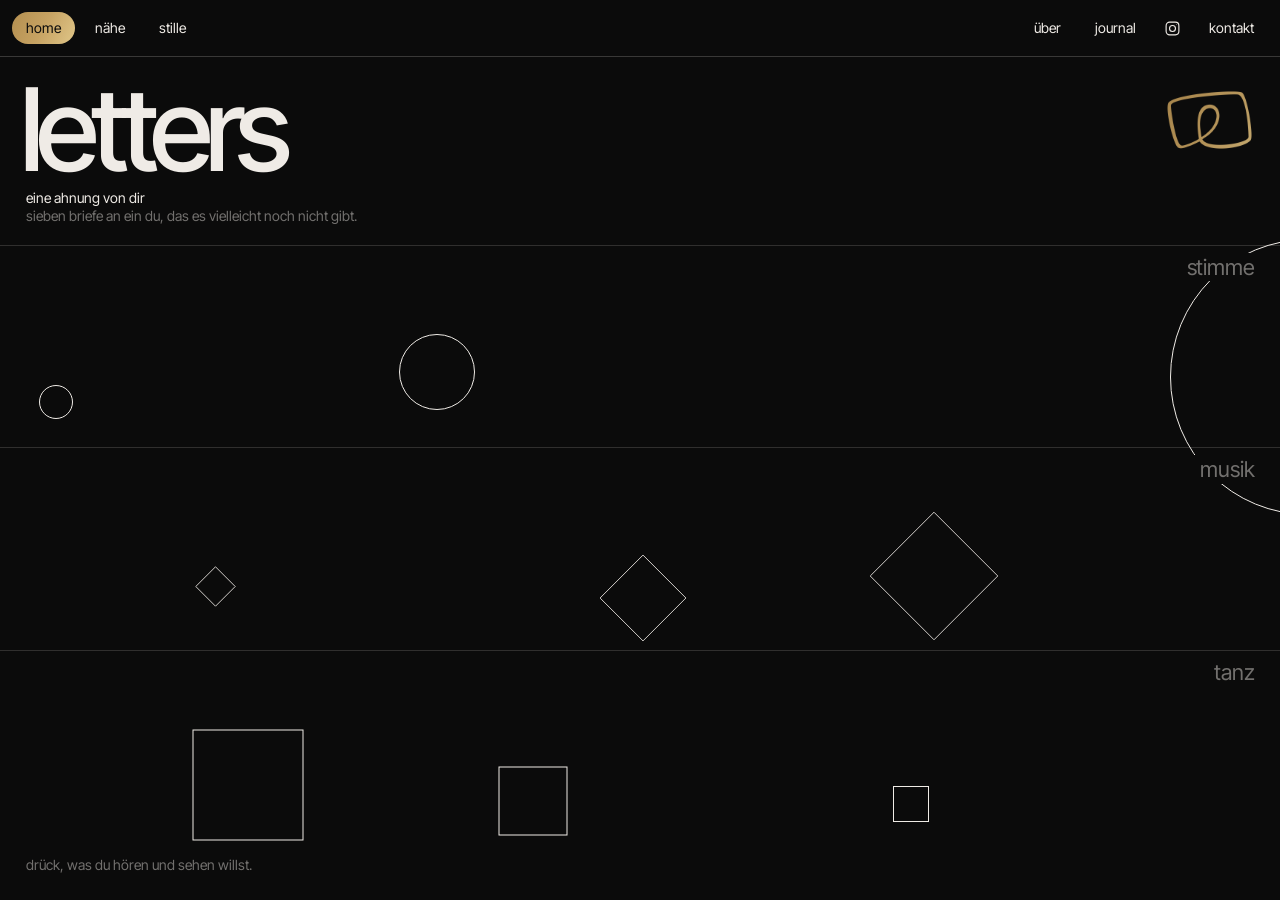
==== index.html @ 47b87237 "Brief 02 ohne bloß ich" ====
<!doctype html>
<html lang="de">
<head>
<meta charset="utf-8">
<meta name="viewport" content="width=device-width, initial-scale=1">
<meta name="robots" content="noindex">
<title>letters — eine ahnung von dir</title>
<link rel="icon" type="image/png" href="img/icon-64.png">
<link rel="apple-touch-icon" href="img/icon-180.png">
<meta name="description" content="letters — eine ahnung von dir. Ein Bühnenstück in sieben Briefen. Dorothea Buchegger (Text), Akino Distelberger (Tanz), Christian Heidenbauer (Musik).">
<link rel="preconnect" href="https://fonts.googleapis.com">
<link rel="preconnect" href="https://fonts.gstatic.com" crossorigin>
<link href="https://fonts.googleapis.com/css2?family=Inter+Tight:wght@400;500&display=swap" rel="stylesheet">
<link rel="stylesheet" href="letters.css?v=20261128y">
</head>
<body>

<!-- row 1: über · journal · kontakt, always reachable. row 2: the pages as tabs -->
<header class="bar">
  <div class="row1">
    <a href="#ueber" class="top t-ueber">über</a>
    <a href="#journal" class="top t-journal">journal</a>
    <span class="ctl">
      <span class="meters" aria-hidden="true"><i></i><i></i><i></i><i></i></span>
      <button id="ton" aria-pressed="false" hidden>ton: aus</button>
      <a href="https://www.instagram.com/letters.buehnenstueck/" class="insta" target="_blank" rel="noopener" aria-label="letters auf instagram" title="instagram"><svg viewBox="0 0 24 24" width="17" height="17" aria-hidden="true" fill="none" stroke="currentColor" stroke-width="1.6"><rect x="3" y="3" width="18" height="18" rx="5"/><circle cx="12" cy="12" r="4.2"/><circle cx="17.4" cy="6.6" r=".6" fill="currentColor" stroke="none"/></svg></a>
      <a href="#kontakt" class="top t-kontakt">kontakt</a>
    </span>
  </div>
  <nav class="tabs" aria-label="seiten"></nav>
</header>

<!-- the page lives here; the sound keeps running between pages -->
<iframe class="world" id="world" title="seite"></iframe>

<!-- information: a sheet over the page, opened from the links above -->
<main class="panel" id="panel" hidden>
  <div class="sheettop">
    <nav class="sheetnav" aria-label="über"><a href="#stueck">stück</a><a href="#ensemble">ensemble</a><a href="#presse">presse</a></nav>
    <a href="#" class="close" id="close">schließen ×</a>
  </div>

  <section class="sheet" id="stueck" data-group="ueber">
    <h2 class="lbl">das stück</h2>
    <div class="txt">
      <p>„letters – eine ahnung von dir“ ist ein bühnenstück in sieben briefen. die autorin und poetry slammerin dorothea buchegger schreibt an ein du, das es vielleicht noch nicht gibt: von der ersten ahnung über zweifel und sehnsucht bis zum loslassen. die choreografin akino distelberger antwortet mit tanz, der gitarrist christian heidenbauer mit einer kanister-gitarre von resistruments, gebaut in kyjiw aus kriegsschrott, und mit elektronischen klangflächen. sprache, tanz und musik stehen nicht nebeneinander, sie gehen ineinander über.</p>
    </div>
    <dl class="spec">
      <div><dt>text, konzept, stimme</dt><dd>dorothea buchegger</dd></div>
      <div><dt>tanz, choreografie</dt><dd>akino distelberger</dd></div>
      <div><dt>musik</dt><dd>christian heidenbauer</dd></div>
      <div><dt>instrument</dt><dd>kanister-gitarre, resistruments (ua)</dd></div>
      <div><dt>format</dt><dd>bühnenstück in sieben briefen</dd></div>
      <div><dt>sprache</dt><dd>deutsch</dd></div>
    </dl>
  </section>

  <section class="sheet" id="ensemble" data-group="ueber">
    <h2 class="lbl">ensemble</h2>
    <div class="people">
      <article>
        <img src="img/portrait-dorothea.jpg" alt="Dorothea Buchegger am Mikrofon" loading="lazy">
        <h3>dorothea buchegger<span>text, konzept, stimme</span></h3>
        <p>lebt in wieselburg, grafik- und kommunikationsdesignerin, seit ihrer jugend künstlerisch tätig. seit 2024 als poetry slammerin auf über 50 bühnen in österreich, u. a. beim ö-slam in klagenfurt, im dschungel wien und im wien museum. 2025 das interdisziplinäre projekt „resonanzen – bild in wort und ton“. „letters – eine ahnung von dir“ ist ihr erstes eigenes bühnenstück.</p>
      </article>
      <article>
        <img src="img/portrait-akino.jpg" alt="Akino Distelberger, Porträt" loading="lazy">
        <h3>akino distelberger<span>tanz, choreografie</span></h3>
        <p>choreografin, tänzerin und pädagogin aus wieselburg. studium zeitgenössischer tanz an der muk wien und der msgsü istanbul, traditionelle japanische tanzausbildung in sapporo und nagoya. arbeiten u. a. mit hubert lepka, anton lachky und derrick ryan claude mitchell (impulstanz 2024). eigene stücke, zuletzt „zu grund und boden“ (2022) und „hanna und die bohnenranke“ (2024), gezeigt u. a. beim viertelfestival niederösterreich.</p>
      </article>
      <article>
        <img src="img/portrait-christian.jpg" alt="Christian Heidenbauer, Porträt" loading="lazy">
        <h3>christian heidenbauer<span>musik, kanister-gitarre</span></h3>
        <p>gitarrist, produzent und musikalischer leiter aus österreich, studium popularmusik (ipop) an der mdw wien. seit über zehn jahren auf bühnen in ganz europa und in zahlreichen studioproduktionen. mit dem cellisten christof unterberger bildet er das duo pars momentum.</p>
        <p class="links"><a href="https://christianheidenbauer.com" target="_blank" rel="noopener">christianheidenbauer.com ↗</a> <a href="https://parsmomentum.com" target="_blank" rel="noopener">pars momentum ↗</a></p>
      </article>
    </div>
  </section>

  <section class="sheet" id="presse" data-group="ueber">
    <h2 class="lbl">presse</h2>
    <div class="photos press-text">
      <ul>
        <li><a href="presse/letters-pressetext.txt" download>pressetext herunterladen <span>txt</span></a></li>
      </ul>
    </div>
    <div class="photos">
      <h3 class="sub">pressefotos</h3>
      <ul>
        <li><a href="presse/dorothea-buchegger.jpg" download>dorothea buchegger <span>jpg, hochformat</span></a></li>
        <li><a href="presse/akino-distelberger.jpg" download>akino distelberger <span>jpg, querformat</span></a></li>
        <li><a href="presse/akino-distelberger-tanz.jpg" download>akino distelberger, tanz <span>jpg, querformat</span></a></li>
        <li><a href="presse/christian-heidenbauer.jpg" download>christian heidenbauer <span>jpg, querformat</span></a></li>
        <li><a href="presse/letters-logo.pdf" download>logo <span>pdf, vektor</span></a></li>
      </ul>
      <p class="credit">fotonachweis im impressum. weiteres material auf anfrage.</p>
    </div>
  </section>

  <section class="sheet journal" id="journal" data-group="journal">
    <h2 class="lbl">journal</h2>
    <div class="txt">
      <p class="lead">was bei letters geschieht – termine, proben, begegnungen. der reihe nach.</p>
      <!-- entries, newest first:
      <ol class="chron">
        <li><time datetime="2026-12-01">01.12.2026</time><p>…</p></li>
      </ol> -->
      <p class="empty">die ersten einträge folgen in kürze.</p>
    </div>
  </section>

  <section class="sheet contact" id="kontakt" data-group="kontakt">
    <h2 class="lbl">kontakt</h2>
    <div>
      <p class="mail"><a href="mailto:letters.buehnenstueck@gmail.com?subject=letters">letters.<wbr>buehnenstueck<wbr>@gmail.com</a></p>
      <p class="hint">anfragen für aufführungen, festivals, presse.</p>
      <div class="impressum" id="impressum">
        <h3 class="sub">impressum &amp; offenlegung</h3>
        <dl class="spec">
          <div><dt>medieninhaber, herausgeber</dt><dd><img class="zu" src="img/zwischen-uns-logo.png?v=20261128y" alt="zwischen uns"> verein für zeitgenössische kunst</dd></div>
          <div><dt>anschrift</dt><dd>vereinssitz: erlenstraße 4/2, 3250 wieselburg</dd></div>
          <div><dt>zvr-zahl</dt><dd class="todo">folgt</dd></div>
          <div><dt>e-mail</dt><dd><a href="mailto:letters.buehnenstueck@gmail.com">letters.buehnenstueck@gmail.com</a></dd></div>
          <div><dt>vertretungsbefugt</dt><dd>dorothea buchegger, obfrau</dd></div>
          <div><dt>grundlegende richtung</dt><dd>information über das bühnenstück „letters – eine ahnung von dir“.</dd></div>
          <div><dt>bildnachweis</dt><dd>fotos christian heidenbauer: daniel domig. fotos akino distelberger: alma heigl. fotos dorothea buchegger: knut ibermayr.</dd></div>
          <div><dt>datenschutz</dt><dd>diese seite setzt keine cookies und keine analysewerkzeuge ein. schriften werden von google fonts geladen; dabei wird ihre ip-adresse an google übermittelt. wenn sie uns per e-mail schreiben, verwenden wir ihre angaben nur zur bearbeitung ihrer anfrage.</dd></div>
        </dl>
      </div>
    </div>
  </section>

  <footer class="foot"><span>letters — eine ahnung von dir</span><span>© 2026</span><a href="#impressum">impressum</a></footer>
</main>

<script src="letters.js?v=20261128y"></script>
<script>
/* browsers may keep an old copy of this page for a few minutes; if a newer version is online, load it once */
(() => {
  const HERE = "20261128y";
  fetch("version.js?" + Date.now(), { cache: "no-store" }).then(r => r.ok ? r.text() : "").then(t => {
    t = t.trim();
    try { if (!t || t === HERE || sessionStorage.getItem("neu-" + t)) return; sessionStorage.setItem("neu-" + t, "1"); } catch { return; }
    // a plain reload may come from the browser's cache again: ask for the new version by name
    const u = new URL(location.href); u.searchParams.set("v", t); location.replace(u.href);
  }).catch(() => {});
})();
</script>
<script src="notizen.js?v=20261126d"></script>
</body>
</html>
---- letters.css ----
:root {
  --ink: #0b0b0b;
  --paper: #efebe6;
  --gold: #c8a564;
  /* gold with a soft sheen: a narrow range of warm tones drifting very slowly, like light moving over leaf gold */
  --sheen: linear-gradient(118deg, #b48f50 0%, #c6a262 22%, #dcc183 42%, #cfae6c 55%, #bf9a5a 74%, #ad8848 100%);
  --mute: rgba(239,235,230,.5);
  --pad: clamp(14px, 2vw, 28px);
  --bar: 81px;
}
* { box-sizing: border-box; margin: 0; padding: 0; }
html, body { height: 100%; }
body {
  background: var(--ink); color: var(--paper);
  font: 400 14px/1.3 "Inter Tight", "Helvetica Neue", Arial, sans-serif;
  overflow-x: hidden;
}
a { color: inherit; text-decoration: none; }
button { font: inherit; color: inherit; background: none; border: 0; cursor: pointer; }
:focus-visible { outline: 1px solid var(--gold); outline-offset: 3px; }

/* ---------- bar: facts on top, worlds as tabs below ---------- */
.bar { position: fixed; inset: 0 0 auto; z-index: 10; background: var(--ink); color: var(--paper); border-bottom: 1px solid rgba(239,235,230,.2); }
.row1 { height: 44px; display: grid; grid-template-columns: 1fr 2fr 1fr; gap: var(--pad); align-items: center; padding: 0 var(--pad); }
/* über · journal · kontakt: white, gold when touched or open */
.row1 .t-journal { justify-self: center; }
.row1 .top { transition: color .4s linear; }
.row1 .top:hover, .row1 .top:active, .row1 .top.on { color: var(--gold); }
.ctl { display: flex; justify-content: flex-end; align-items: center; gap: 16px; }
.insta { display: flex; align-items: center; transition: color .4s linear; }
.insta:hover, .insta:active { color: var(--gold); }
.meters { display: flex; gap: 3px; align-items: flex-end; height: 14px; }
.meters i { width: 3px; height: 1px; background: var(--gold); }
#ton[aria-pressed="true"] { color: var(--gold); }
.tabs {
  height: 36px; display: flex; align-items: stretch; gap: 0; padding: 0 var(--pad);
  overflow-x: auto; scrollbar-width: none; border-top: 1px solid rgba(239,235,230,.12);
}
.tabs::-webkit-scrollbar { display: none; }
.tab { display: flex; align-items: center; padding: 0 14px; white-space: nowrap; color: var(--paper); transition: color .4s linear; border-right: 1px solid rgba(239,235,230,.12); }
.tab:hover { color: rgba(200,165,100,.75); }
/* the open page: only its name turns gold, nothing else changes */
.tab.on { color: var(--gold); }
.tab.new::after { content: "·"; margin-left: 5px; color: var(--gold); }


/* ---------- info sheet over the page ---------- */
.panel {
  position: fixed; left: 0; right: 0; bottom: 0; top: var(--bar); z-index: 8;
  overflow-y: auto; background: var(--ink); scroll-behavior: smooth;
}
.panel[hidden] { display: none; }
.sheettop { position: sticky; top: 0; z-index: 3; display: flex; justify-content: flex-end; align-items: center; gap: var(--pad); padding: 12px var(--pad); background: var(--ink); }
.sheetnav { display: none; gap: 1.2em; }
.panel[data-group="ueber"] .sheetnav { display: flex; }
.sheet[hidden] { display: none; }
.journal .lead { font-size: clamp(22px, 2.5vw, 40px); line-height: 1.1; letter-spacing: -.025em; max-width: 22ch; }
.journal .empty { margin-top: 6vh; color: var(--mute); }
.chron li { display: grid; grid-template-columns: 9em 1fr; gap: var(--pad); padding: 10px 0; border-top: 1px solid rgba(239,235,230,.2); }
.chron time { color: var(--mute); font-variant-numeric: tabular-nums; }
.sheetnav a:hover, .sheetnav a.on { color: var(--gold); }
.close { color: var(--gold); white-space: nowrap; flex-shrink: 0; margin-left: auto; }
.close:hover { text-decoration: line-through; }

/* info sheets */
.sheet {
  position: relative; background: var(--ink);
  display: grid; grid-template-columns: repeat(6, 1fr); gap: var(--pad);
  padding: 12vh var(--pad); border-top: 1px solid rgba(239,235,230,.2);
  scroll-margin-top: 44px;
}
.lbl { grid-column: 1 / 2; font-size: 13px; font-weight: 400; color: var(--gold); }
.sheet .txt { grid-column: 2 / 6; font-size: 17px; line-height: 1.5; max-width: 68ch; }
.sheet .txt p + p { margin-top: .8em; }
.sheet .lead { font-size: clamp(26px, 3vw, 46px); line-height: 1.05; letter-spacing: -.03em; font-weight: 500; margin-bottom: .6em; }
.spec { grid-column: 2 / 5; margin-top: 4vh; font-size: 14px; }
.spec div { display: grid; grid-template-columns: 1fr 1.6fr; gap: var(--pad); padding: 7px 0; border-top: 1px solid rgba(239,235,230,.2); }
.spec div:last-child { border-bottom: 1px solid rgba(239,235,230,.2); }
.spec dt { color: var(--mute); }

.people { grid-column: 2 / 7; display: grid; grid-template-columns: repeat(3, minmax(0, 1fr)); gap: var(--pad); }
.people img { width: 100%; aspect-ratio: 4 / 5; object-fit: cover; filter: grayscale(1); }
.people .ph { display: block; margin-top: 5px; font-size: 11px; color: var(--mute); }
.people h3 { margin-top: 12px; font-weight: 500; font-size: 20px; letter-spacing: -.02em; line-height: 1.1; }
.people h3 span { display: block; font-weight: 400; font-size: 12px; color: var(--mute); letter-spacing: 0; margin-top: 4px; }
.people p { margin-top: 10px; font-size: 14px; line-height: 1.5; color: rgba(239,235,230,.82); }
.people .links { display: flex; gap: 1.2em; flex-wrap: wrap; font-size: 13px; }
.people .links a { color: var(--paper); border-bottom: 1px solid rgba(239,235,230,.4); }
.people .links a:hover { color: var(--gold); }
.people .to { display: inline-block; margin-top: 10px; color: var(--gold); font-size: 13px; }
.people .to:hover, .photos a:hover, .mail a:hover { text-decoration: line-through; }

.sub { font-size: 13px; font-weight: 400; color: var(--mute); margin-bottom: 10px; }
.copy { margin-top: 14px; font-size: 13px; color: var(--gold); border-bottom: 1px solid currentColor; }
.photos { grid-column: 2 / 6; margin-top: 4vh; }
.photos ul { list-style: none; border-top: 1px solid rgba(239,235,230,.2); }
.photos li { border-bottom: 1px solid rgba(239,235,230,.2); }
.photos a { display: flex; justify-content: space-between; gap: 1em; padding: 9px 0; font-size: 15px; }
.photos a span { color: var(--mute); font-size: 12px; }
.credit { margin-top: 10px; font-size: 12px; color: var(--mute); }

.contact .mail { grid-column: 2 / 7; font-weight: 500; font-size: clamp(30px, 5.4vw, 92px); letter-spacing: -.05em; line-height: 1; overflow-wrap: anywhere; }
.contact .hint { margin-top: 3vh; color: var(--mute); }
.contact > div { grid-column: 2 / 7; }
.impressum { margin-top: 12vh; }
.impressum .spec { margin-top: 0; max-width: 760px; }
.impressum .todo { color: var(--mute); }
/* no sound switch any more: home plays only what you press, nähe and stille bring their own sound */
#ton, .meters { display: none !important; }

.foot { position: relative; z-index: 1; background: var(--ink); display: grid; grid-template-columns: 2fr 1fr 3fr; gap: var(--pad); padding: var(--pad); border-top: 1px solid rgba(239,235,230,.2); color: var(--mute); font-size: 12px; }

/* ---------- world frame ---------- */
.world {
  position: fixed; left: 0; right: 0; bottom: 0; top: var(--bar);
  width: 100%; height: calc(100% - var(--bar)); border: 0; background: var(--ink); z-index: 5;
  /* a new page fades in from the dark instead of flashing white while it loads */
  transition: opacity .45s ease-out;
}

@media (max-width: 760px) {
  .sheettop { justify-content: space-between; }
  .panel[data-group="ueber"] .sheetnav { gap: .9em; font-size: 13px; min-width: 0; overflow-x: auto; scrollbar-width: none; }
  .sheettop { gap: 12px; }
  .meters { display: none; }
  .sheet { grid-template-columns: 1fr; }
  .sheet > *, .contact > div { grid-column: 1 / -1 !important; }
  .people { grid-template-columns: 1fr; }
  .foot { grid-template-columns: 1fr 1fr; }
}
@media (prefers-reduced-motion: reduce) { * { transition: none !important; } }

/* the sheen drifts slowly; nothing moves for those who prefer less motion */
@keyframes sheen { from { background-position: 0% 40%; } to { background-position: 100% 60%; } }

/* ---------- layout on every screen: the three pages on top (home · nähe · stille),
   über · journal · kontakt along the bottom edge (on phones in thumb reach). both lines share one grid:
   left · centre · right. ---------- */
:root { --bar: 45px; --tabs: calc(46px + env(safe-area-inset-bottom)); }
.tabs { height: 44px; padding: 0 var(--pad); border-top: 0; display: grid; grid-template-columns: 1fr auto 1fr; overflow: visible; }
.tab { padding: 0; border-right: 0; }
.tab:nth-child(2) { justify-self: center; }
.tab:nth-child(3) { justify-self: end; }
.row1 {
  position: fixed; left: 0; right: 0; bottom: 0; height: var(--tabs); padding: 0 var(--pad) env(safe-area-inset-bottom);
  grid-template-columns: 1fr auto 1fr; background: var(--ink); border-top: 1px solid rgba(239,235,230,.2); z-index: 10;
}
.world { bottom: var(--tabs); height: calc(100% - var(--bar) - var(--tabs)); }
.panel { bottom: var(--tabs); }

/* the association's logo where its name stands */
.zu { display: block; height: 15px; width: auto; margin: 3px 0 6px; opacity: .9; }
.photos.press-text { margin-top: 0; }

/* ---------- laptop and larger: one line on top. the three pages on the left,
   über · journal · instagram · kontakt on the right. the open one is a small gold button ---------- */
@media (min-width: 761px) and (hover: hover) {
  :root { --bar: 57px; --tabs: 0px; }
  .bar { display: flex; align-items: center; justify-content: space-between; height: var(--bar); padding: 0 var(--pad); }
  .tabs { order: 0; height: auto; padding: 0; display: flex; gap: 6px; }
  .row1 {
    order: 1; position: static; height: auto; padding: 0; display: flex; gap: 6px;
    background: none; border: 0;
  }
  .row1 .t-journal { justify-self: auto; }
  .ctl { gap: 6px; }
  .tab, .row1 .top { padding: 7px 14px; justify-self: auto !important; }
  .insta { padding: 7px 8px; }
  .world { bottom: 0; height: calc(100% - var(--bar)); }
  .panel { bottom: 0; }
}

/* the open page or sheet: a small gold button with the slow sheen, on every screen */
.tab, .row1 .top { padding: 6px 12px; border-radius: 999px; transition: color .3s linear, background-color .3s linear; }
.tab:first-child, .row1 .t-ueber { margin-left: -8px; }
.tabs .tab:nth-child(3), .row1 .t-kontakt { margin-right: -8px; }
.tab.on, .row1 .top.on, .row1 .top.on:hover {
  color: var(--ink); background: var(--sheen); background-size: 220% 220%; animation: sheen 9s ease-in-out infinite alternate;
}
@media (min-width: 761px) and (hover: hover) {
  .tab:first-child, .row1 .t-ueber, .tabs .tab:nth-child(3), .row1 .t-kontakt { margin: 0; }
  .tabs { margin-left: -14px; } .row1 { margin-right: -14px; }
  .tab, .row1 .top { padding: 7px 14px; }
}
/* phones: every button the same small size, whatever word is in it */
@media not ((min-width: 761px) and (hover: hover)) {
  .tab, .row1 .top {
    display: flex; align-items: center; justify-content: center; align-self: center;
    width: 74px; height: 30px; padding: 0;
  }
  .tab:first-child, .row1 .t-ueber { justify-self: start; }
  .tab:nth-child(2), .row1 .t-journal { justify-self: center; }
}
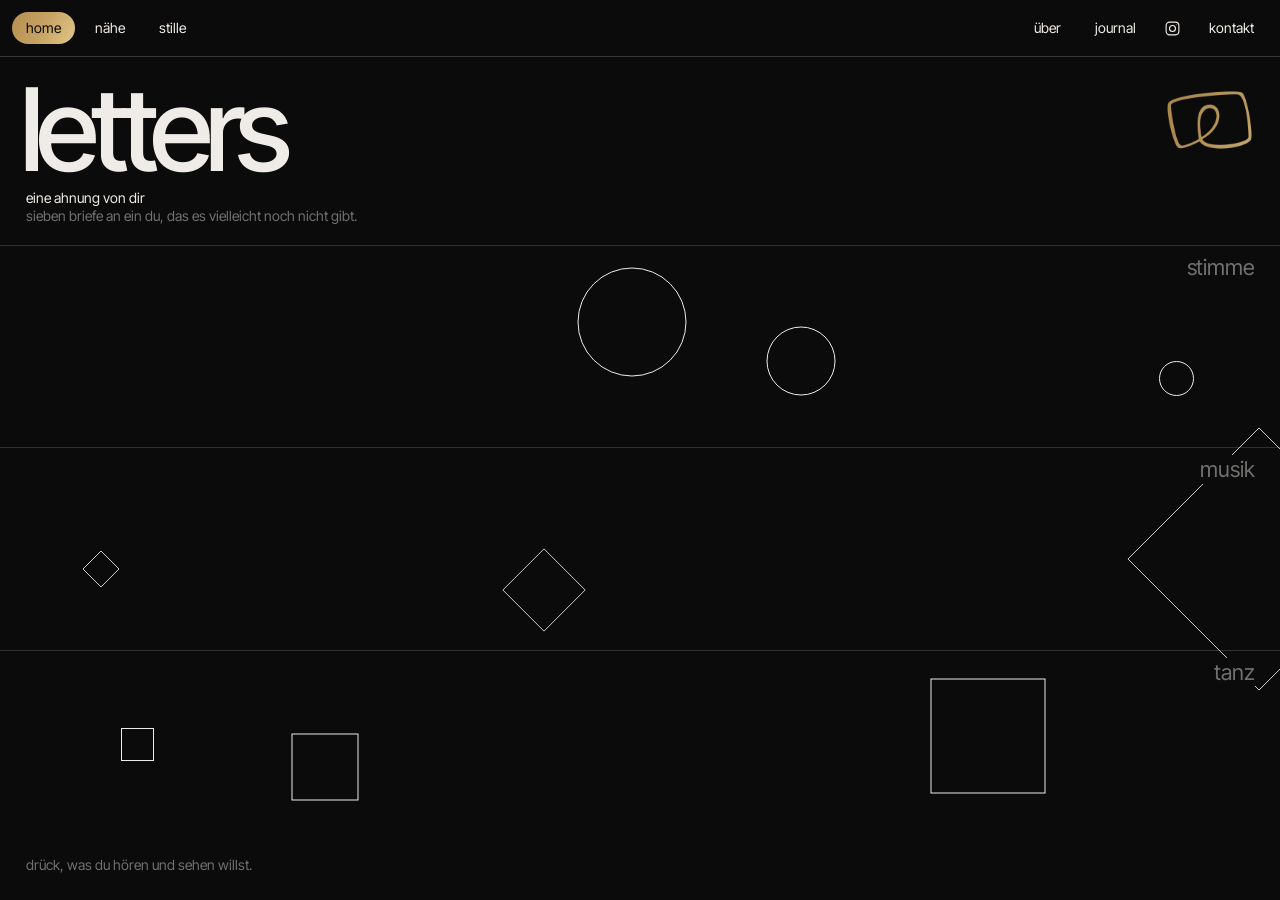
==== commit b7adf323: "stille: Wort für Wort synchron" ====
--- a/index.html
+++ b/index.html
@@ -11,7 +11,7 @@
 <link rel="preconnect" href="https://fonts.googleapis.com">
 <link rel="preconnect" href="https://fonts.gstatic.com" crossorigin>
 <link href="https://fonts.googleapis.com/css2?family=Inter+Tight:wght@400;500&display=swap" rel="stylesheet">
-<link rel="stylesheet" href="letters.css?v=20261128y">
+<link rel="stylesheet" href="letters.css?v=20261128z">
 </head>
 <body>
 
@@ -117,7 +117,7 @@
       <div class="impressum" id="impressum">
         <h3 class="sub">impressum &amp; offenlegung</h3>
         <dl class="spec">
-          <div><dt>medieninhaber, herausgeber</dt><dd><img class="zu" src="img/zwischen-uns-logo.png?v=20261128y" alt="zwischen uns"> verein für zeitgenössische kunst</dd></div>
+          <div><dt>medieninhaber, herausgeber</dt><dd><img class="zu" src="img/zwischen-uns-logo.png?v=20261128z" alt="zwischen uns"> verein für zeitgenössische kunst</dd></div>
           <div><dt>anschrift</dt><dd>vereinssitz: erlenstraße 4/2, 3250 wieselburg</dd></div>
           <div><dt>zvr-zahl</dt><dd class="todo">folgt</dd></div>
           <div><dt>e-mail</dt><dd><a href="mailto:letters.buehnenstueck@gmail.com">letters.buehnenstueck@gmail.com</a></dd></div>
@@ -133,11 +133,11 @@
   <footer class="foot"><span>letters — eine ahnung von dir</span><span>© 2026</span><a href="#impressum">impressum</a></footer>
 </main>
 
-<script src="letters.js?v=20261128y"></script>
+<script src="letters.js?v=20261128z"></script>
 <script>
 /* browsers may keep an old copy of this page for a few minutes; if a newer version is online, load it once */
 (() => {
-  const HERE = "20261128y";
+  const HERE = "20261128z";
   fetch("version.js?" + Date.now(), { cache: "no-store" }).then(r => r.ok ? r.text() : "").then(t => {
     t = t.trim();
     try { if (!t || t === HERE || sessionStorage.getItem("neu-" + t)) return; sessionStorage.setItem("neu-" + t, "1"); } catch { return; }
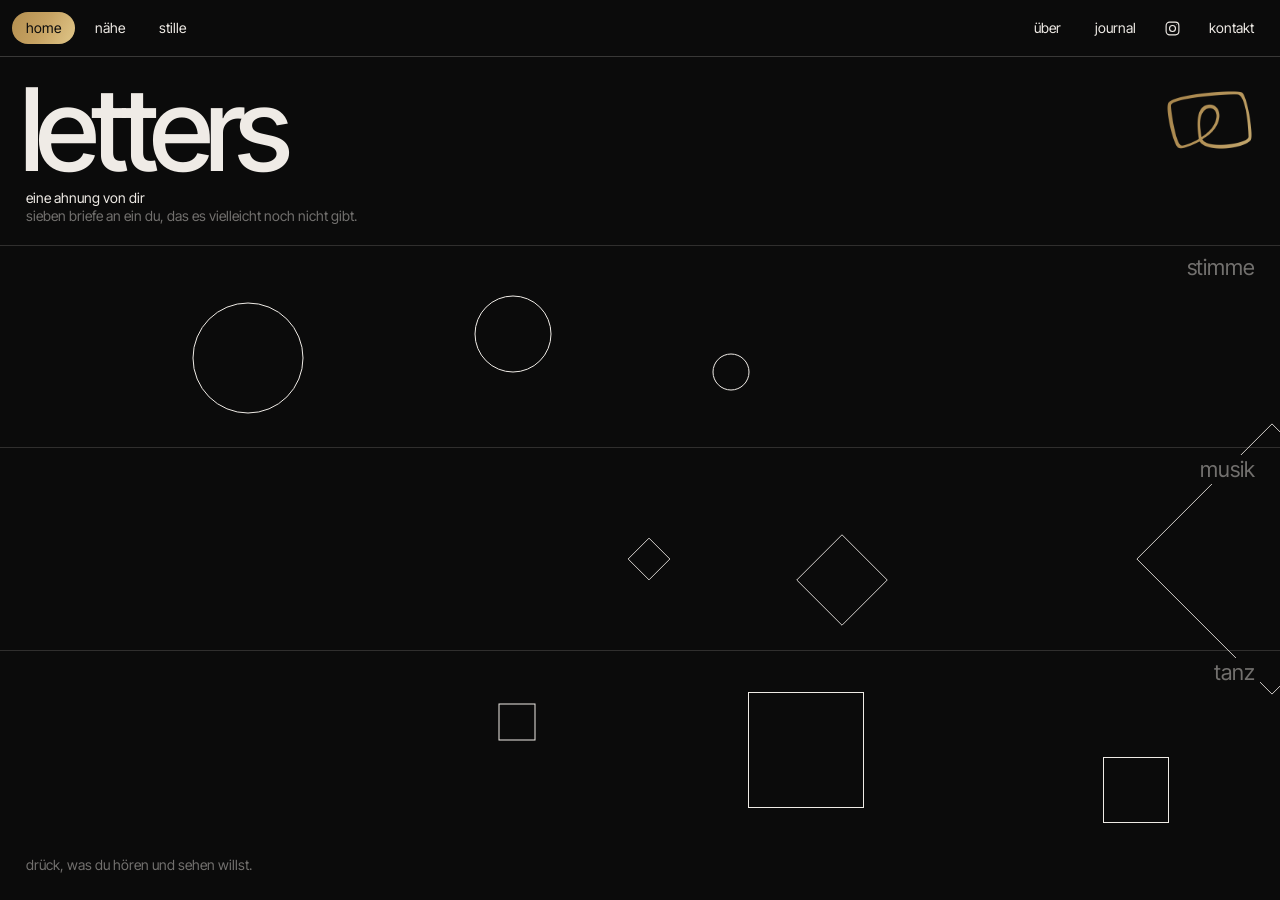
==== commit a23cfd6d: "stille: Schreibmaschine Phrase für Phrase" ====
--- a/index.html
+++ b/index.html
@@ -11,7 +11,7 @@
 <link rel="preconnect" href="https://fonts.googleapis.com">
 <link rel="preconnect" href="https://fonts.gstatic.com" crossorigin>
 <link href="https://fonts.googleapis.com/css2?family=Inter+Tight:wght@400;500&display=swap" rel="stylesheet">
-<link rel="stylesheet" href="letters.css?v=20261128z">
+<link rel="stylesheet" href="letters.css?v=20261129a">
 </head>
 <body>
 
@@ -117,7 +117,7 @@
       <div class="impressum" id="impressum">
         <h3 class="sub">impressum &amp; offenlegung</h3>
         <dl class="spec">
-          <div><dt>medieninhaber, herausgeber</dt><dd><img class="zu" src="img/zwischen-uns-logo.png?v=20261128z" alt="zwischen uns"> verein für zeitgenössische kunst</dd></div>
+          <div><dt>medieninhaber, herausgeber</dt><dd><img class="zu" src="img/zwischen-uns-logo.png?v=20261129a" alt="zwischen uns"> verein für zeitgenössische kunst</dd></div>
           <div><dt>anschrift</dt><dd>vereinssitz: erlenstraße 4/2, 3250 wieselburg</dd></div>
           <div><dt>zvr-zahl</dt><dd class="todo">folgt</dd></div>
           <div><dt>e-mail</dt><dd><a href="mailto:letters.buehnenstueck@gmail.com">letters.buehnenstueck@gmail.com</a></dd></div>
@@ -133,11 +133,11 @@
   <footer class="foot"><span>letters — eine ahnung von dir</span><span>© 2026</span><a href="#impressum">impressum</a></footer>
 </main>
 
-<script src="letters.js?v=20261128z"></script>
+<script src="letters.js?v=20261129a"></script>
 <script>
 /* browsers may keep an old copy of this page for a few minutes; if a newer version is online, load it once */
 (() => {
-  const HERE = "20261128z";
+  const HERE = "20261129a";
   fetch("version.js?" + Date.now(), { cache: "no-store" }).then(r => r.ok ? r.text() : "").then(t => {
     t = t.trim();
     try { if (!t || t === HERE || sessionStorage.getItem("neu-" + t)) return; sessionStorage.setItem("neu-" + t, "1"); } catch { return; }
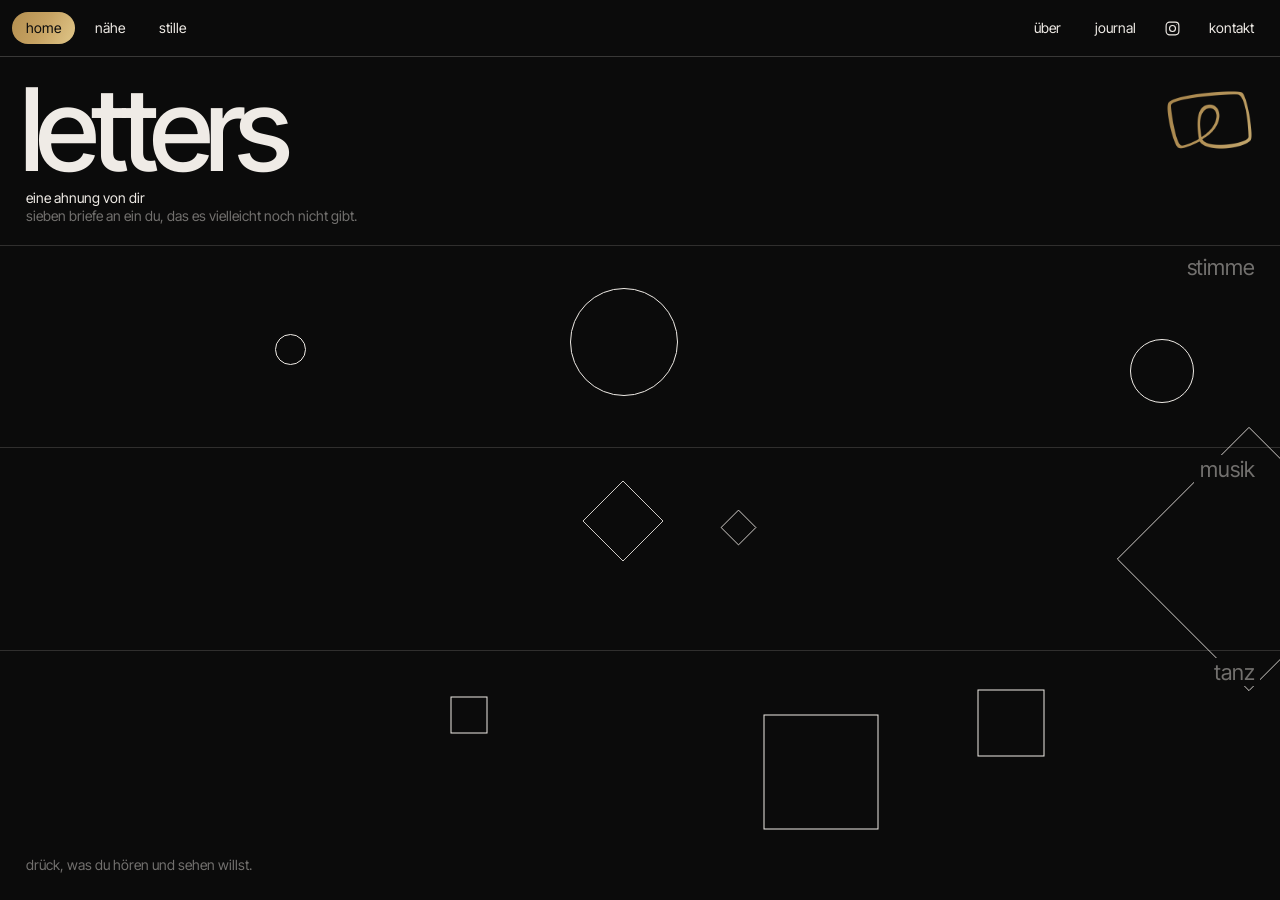
==== commit 8795ed4a: "stille: Eröffnung nicht über einen Brief" ====
--- a/index.html
+++ b/index.html
@@ -11,7 +11,7 @@
 <link rel="preconnect" href="https://fonts.googleapis.com">
 <link rel="preconnect" href="https://fonts.gstatic.com" crossorigin>
 <link href="https://fonts.googleapis.com/css2?family=Inter+Tight:wght@400;500&display=swap" rel="stylesheet">
-<link rel="stylesheet" href="letters.css?v=20261129a">
+<link rel="stylesheet" href="letters.css?v=20261129b">
 </head>
 <body>
 
@@ -117,7 +117,7 @@
       <div class="impressum" id="impressum">
         <h3 class="sub">impressum &amp; offenlegung</h3>
         <dl class="spec">
-          <div><dt>medieninhaber, herausgeber</dt><dd><img class="zu" src="img/zwischen-uns-logo.png?v=20261129a" alt="zwischen uns"> verein für zeitgenössische kunst</dd></div>
+          <div><dt>medieninhaber, herausgeber</dt><dd><img class="zu" src="img/zwischen-uns-logo.png?v=20261129b" alt="zwischen uns"> verein für zeitgenössische kunst</dd></div>
           <div><dt>anschrift</dt><dd>vereinssitz: erlenstraße 4/2, 3250 wieselburg</dd></div>
           <div><dt>zvr-zahl</dt><dd class="todo">folgt</dd></div>
           <div><dt>e-mail</dt><dd><a href="mailto:letters.buehnenstueck@gmail.com">letters.buehnenstueck@gmail.com</a></dd></div>
@@ -133,11 +133,11 @@
   <footer class="foot"><span>letters — eine ahnung von dir</span><span>© 2026</span><a href="#impressum">impressum</a></footer>
 </main>
 
-<script src="letters.js?v=20261129a"></script>
+<script src="letters.js?v=20261129b"></script>
 <script>
 /* browsers may keep an old copy of this page for a few minutes; if a newer version is online, load it once */
 (() => {
-  const HERE = "20261129a";
+  const HERE = "20261129b";
   fetch("version.js?" + Date.now(), { cache: "no-store" }).then(r => r.ok ? r.text() : "").then(t => {
     t = t.trim();
     try { if (!t || t === HERE || sessionStorage.getItem("neu-" + t)) return; sessionStorage.setItem("neu-" + t, "1"); } catch { return; }
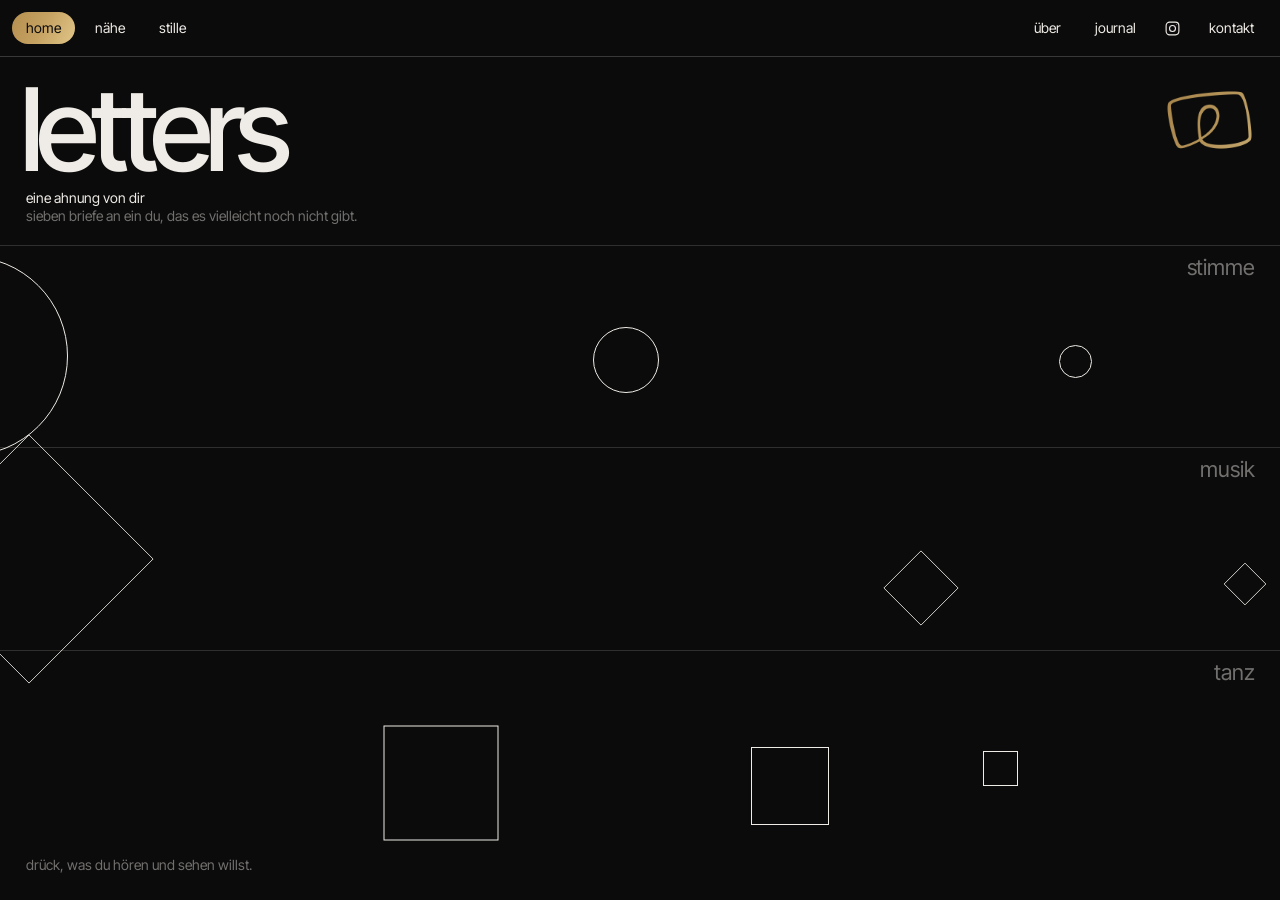
==== commit f6b6bd38: "stille: Eröffnung weicht Brief 1" ====
--- a/index.html
+++ b/index.html
@@ -11,7 +11,7 @@
 <link rel="preconnect" href="https://fonts.googleapis.com">
 <link rel="preconnect" href="https://fonts.gstatic.com" crossorigin>
 <link href="https://fonts.googleapis.com/css2?family=Inter+Tight:wght@400;500&display=swap" rel="stylesheet">
-<link rel="stylesheet" href="letters.css?v=20261129b">
+<link rel="stylesheet" href="letters.css?v=20261129c">
 </head>
 <body>
 
@@ -117,7 +117,7 @@
       <div class="impressum" id="impressum">
         <h3 class="sub">impressum &amp; offenlegung</h3>
         <dl class="spec">
-          <div><dt>medieninhaber, herausgeber</dt><dd><img class="zu" src="img/zwischen-uns-logo.png?v=20261129b" alt="zwischen uns"> verein für zeitgenössische kunst</dd></div>
+          <div><dt>medieninhaber, herausgeber</dt><dd><img class="zu" src="img/zwischen-uns-logo.png?v=20261129c" alt="zwischen uns"> verein für zeitgenössische kunst</dd></div>
           <div><dt>anschrift</dt><dd>vereinssitz: erlenstraße 4/2, 3250 wieselburg</dd></div>
           <div><dt>zvr-zahl</dt><dd class="todo">folgt</dd></div>
           <div><dt>e-mail</dt><dd><a href="mailto:letters.buehnenstueck@gmail.com">letters.buehnenstueck@gmail.com</a></dd></div>
@@ -133,11 +133,11 @@
   <footer class="foot"><span>letters — eine ahnung von dir</span><span>© 2026</span><a href="#impressum">impressum</a></footer>
 </main>
 
-<script src="letters.js?v=20261129b"></script>
+<script src="letters.js?v=20261129c"></script>
 <script>
 /* browsers may keep an old copy of this page for a few minutes; if a newer version is online, load it once */
 (() => {
-  const HERE = "20261129b";
+  const HERE = "20261129c";
   fetch("version.js?" + Date.now(), { cache: "no-store" }).then(r => r.ok ? r.text() : "").then(t => {
     t = t.trim();
     try { if (!t || t === HERE || sessionStorage.getItem("neu-" + t)) return; sessionStorage.setItem("neu-" + t, "1"); } catch { return; }
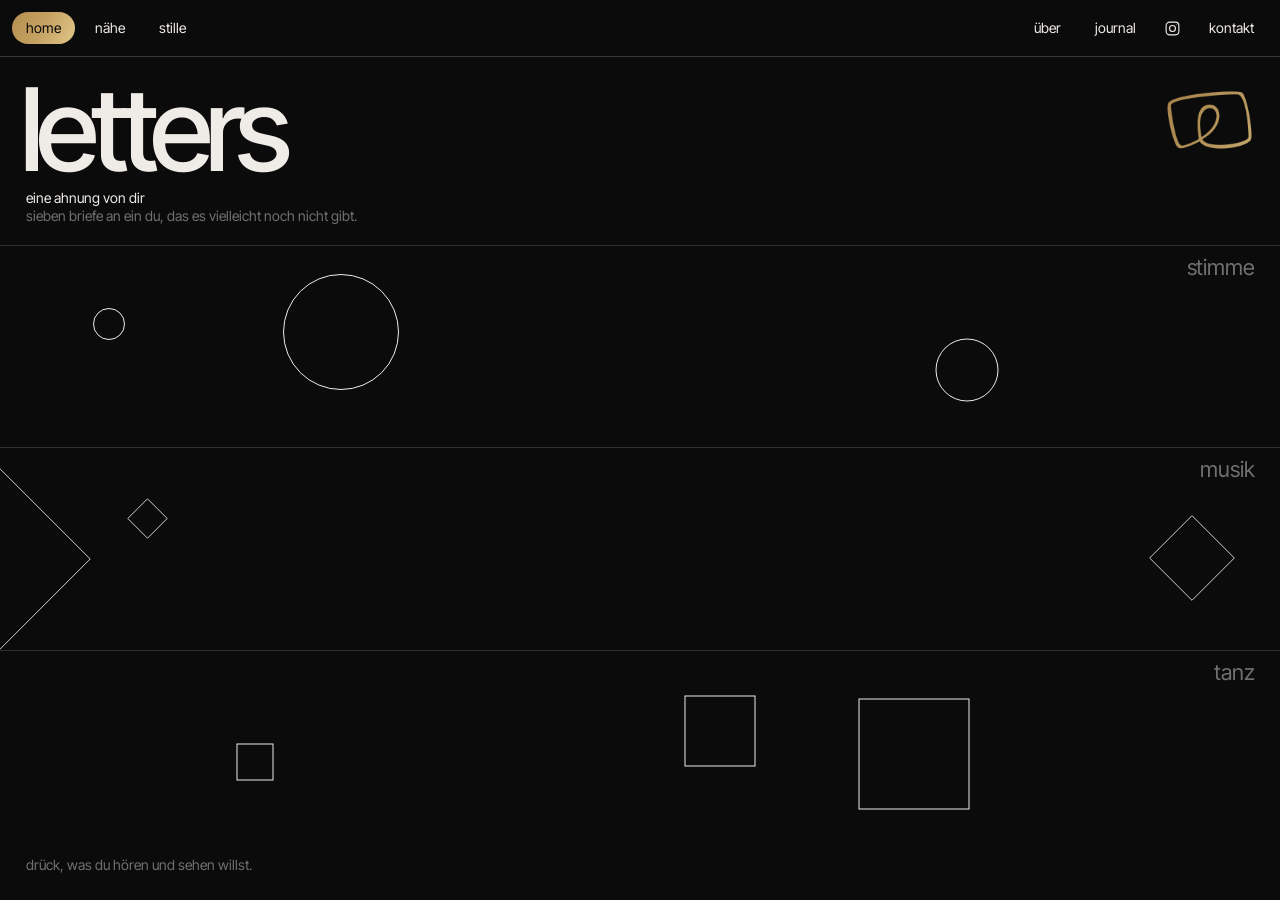
==== commit e82ecdc3: "stille: Brief läuft zu Ende" ====
--- a/index.html
+++ b/index.html
@@ -11,7 +11,7 @@
 <link rel="preconnect" href="https://fonts.googleapis.com">
 <link rel="preconnect" href="https://fonts.gstatic.com" crossorigin>
 <link href="https://fonts.googleapis.com/css2?family=Inter+Tight:wght@400;500&display=swap" rel="stylesheet">
-<link rel="stylesheet" href="letters.css?v=20261129c">
+<link rel="stylesheet" href="letters.css?v=20261129d">
 </head>
 <body>
 
@@ -117,7 +117,7 @@
       <div class="impressum" id="impressum">
         <h3 class="sub">impressum &amp; offenlegung</h3>
         <dl class="spec">
-          <div><dt>medieninhaber, herausgeber</dt><dd><img class="zu" src="img/zwischen-uns-logo.png?v=20261129c" alt="zwischen uns"> verein für zeitgenössische kunst</dd></div>
+          <div><dt>medieninhaber, herausgeber</dt><dd><img class="zu" src="img/zwischen-uns-logo.png?v=20261129d" alt="zwischen uns"> verein für zeitgenössische kunst</dd></div>
           <div><dt>anschrift</dt><dd>vereinssitz: erlenstraße 4/2, 3250 wieselburg</dd></div>
           <div><dt>zvr-zahl</dt><dd class="todo">folgt</dd></div>
           <div><dt>e-mail</dt><dd><a href="mailto:letters.buehnenstueck@gmail.com">letters.buehnenstueck@gmail.com</a></dd></div>
@@ -133,11 +133,11 @@
   <footer class="foot"><span>letters — eine ahnung von dir</span><span>© 2026</span><a href="#impressum">impressum</a></footer>
 </main>
 
-<script src="letters.js?v=20261129c"></script>
+<script src="letters.js?v=20261129d"></script>
 <script>
 /* browsers may keep an old copy of this page for a few minutes; if a newer version is online, load it once */
 (() => {
-  const HERE = "20261129c";
+  const HERE = "20261129d";
   fetch("version.js?" + Date.now(), { cache: "no-store" }).then(r => r.ok ? r.text() : "").then(t => {
     t = t.trim();
     try { if (!t || t === HERE || sessionStorage.getItem("neu-" + t)) return; sessionStorage.setItem("neu-" + t, "1"); } catch { return; }
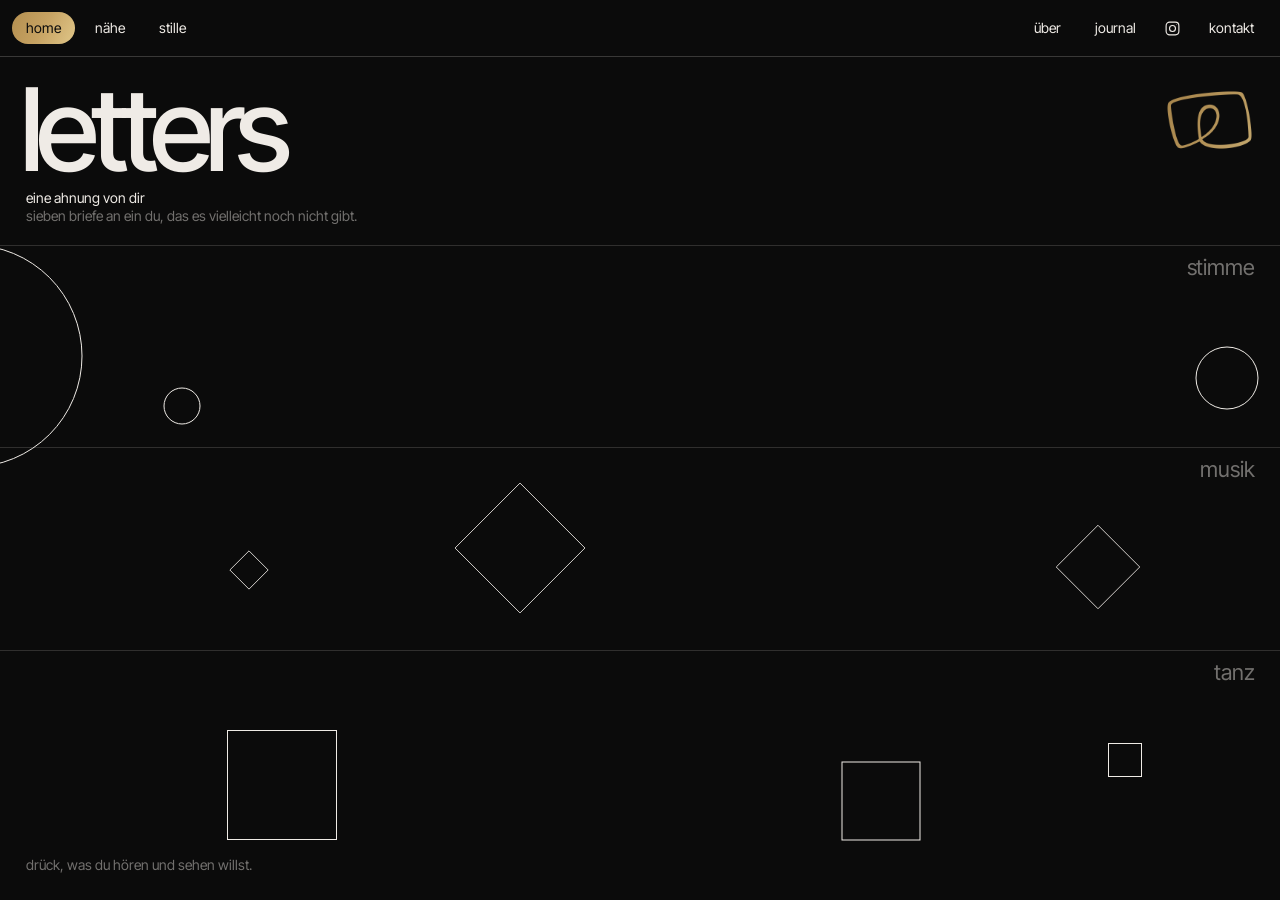
==== commit c73f0f00: "stille: Eröffnung unterbricht Brief 1 nicht mehr" ====
--- a/index.html
+++ b/index.html
@@ -11,7 +11,7 @@
 <link rel="preconnect" href="https://fonts.googleapis.com">
 <link rel="preconnect" href="https://fonts.gstatic.com" crossorigin>
 <link href="https://fonts.googleapis.com/css2?family=Inter+Tight:wght@400;500&display=swap" rel="stylesheet">
-<link rel="stylesheet" href="letters.css?v=20261129d">
+<link rel="stylesheet" href="letters.css?v=20261129e">
 </head>
 <body>
 
@@ -117,7 +117,7 @@
       <div class="impressum" id="impressum">
         <h3 class="sub">impressum &amp; offenlegung</h3>
         <dl class="spec">
-          <div><dt>medieninhaber, herausgeber</dt><dd><img class="zu" src="img/zwischen-uns-logo.png?v=20261129d" alt="zwischen uns"> verein für zeitgenössische kunst</dd></div>
+          <div><dt>medieninhaber, herausgeber</dt><dd><img class="zu" src="img/zwischen-uns-logo.png?v=20261129e" alt="zwischen uns"> verein für zeitgenössische kunst</dd></div>
           <div><dt>anschrift</dt><dd>vereinssitz: erlenstraße 4/2, 3250 wieselburg</dd></div>
           <div><dt>zvr-zahl</dt><dd class="todo">folgt</dd></div>
           <div><dt>e-mail</dt><dd><a href="mailto:letters.buehnenstueck@gmail.com">letters.buehnenstueck@gmail.com</a></dd></div>
@@ -133,11 +133,11 @@
   <footer class="foot"><span>letters — eine ahnung von dir</span><span>© 2026</span><a href="#impressum">impressum</a></footer>
 </main>
 
-<script src="letters.js?v=20261129d"></script>
+<script src="letters.js?v=20261129e"></script>
 <script>
 /* browsers may keep an old copy of this page for a few minutes; if a newer version is online, load it once */
 (() => {
-  const HERE = "20261129d";
+  const HERE = "20261129e";
   fetch("version.js?" + Date.now(), { cache: "no-store" }).then(r => r.ok ? r.text() : "").then(t => {
     t = t.trim();
     try { if (!t || t === HERE || sessionStorage.getItem("neu-" + t)) return; sessionStorage.setItem("neu-" + t, "1"); } catch { return; }
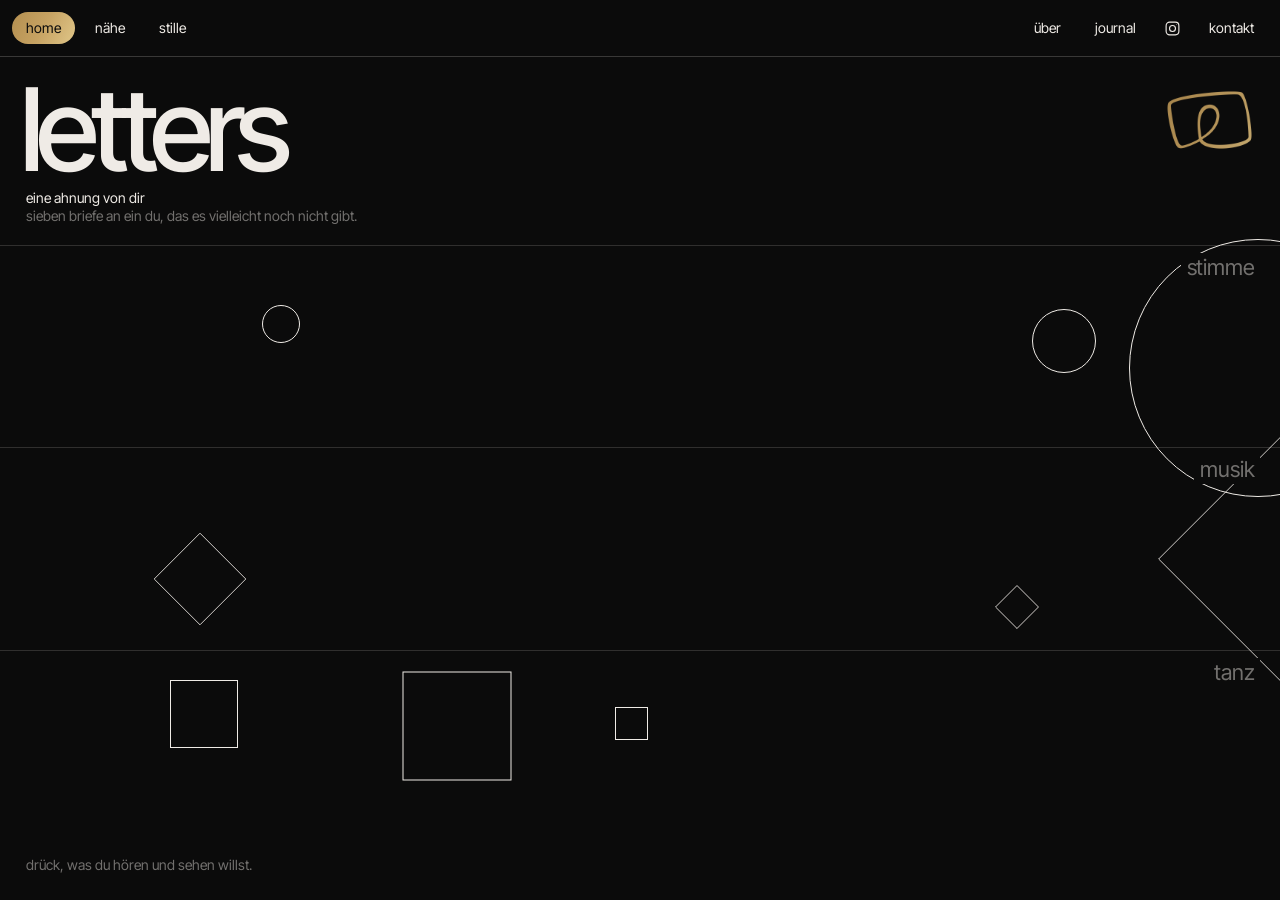
==== commit 9679c0f6: "Reiterwechsel mit weichem Ausblenden" ====
--- a/index.html
+++ b/index.html
@@ -11,7 +11,7 @@
 <link rel="preconnect" href="https://fonts.googleapis.com">
 <link rel="preconnect" href="https://fonts.gstatic.com" crossorigin>
 <link href="https://fonts.googleapis.com/css2?family=Inter+Tight:wght@400;500&display=swap" rel="stylesheet">
-<link rel="stylesheet" href="letters.css?v=20261129e">
+<link rel="stylesheet" href="letters.css?v=20261129f">
 </head>
 <body>
 
@@ -117,7 +117,7 @@
       <div class="impressum" id="impressum">
         <h3 class="sub">impressum &amp; offenlegung</h3>
         <dl class="spec">
-          <div><dt>medieninhaber, herausgeber</dt><dd><img class="zu" src="img/zwischen-uns-logo.png?v=20261129e" alt="zwischen uns"> verein für zeitgenössische kunst</dd></div>
+          <div><dt>medieninhaber, herausgeber</dt><dd><img class="zu" src="img/zwischen-uns-logo.png?v=20261129f" alt="zwischen uns"> verein für zeitgenössische kunst</dd></div>
           <div><dt>anschrift</dt><dd>vereinssitz: erlenstraße 4/2, 3250 wieselburg</dd></div>
           <div><dt>zvr-zahl</dt><dd class="todo">folgt</dd></div>
           <div><dt>e-mail</dt><dd><a href="mailto:letters.buehnenstueck@gmail.com">letters.buehnenstueck@gmail.com</a></dd></div>
@@ -133,11 +133,11 @@
   <footer class="foot"><span>letters — eine ahnung von dir</span><span>© 2026</span><a href="#impressum">impressum</a></footer>
 </main>
 
-<script src="letters.js?v=20261129e"></script>
+<script src="letters.js?v=20261129f"></script>
 <script>
 /* browsers may keep an old copy of this page for a few minutes; if a newer version is online, load it once */
 (() => {
-  const HERE = "20261129e";
+  const HERE = "20261129f";
   fetch("version.js?" + Date.now(), { cache: "no-store" }).then(r => r.ok ? r.text() : "").then(t => {
     t = t.trim();
     try { if (!t || t === HERE || sessionStorage.getItem("neu-" + t)) return; sessionStorage.setItem("neu-" + t, "1"); } catch { return; }
